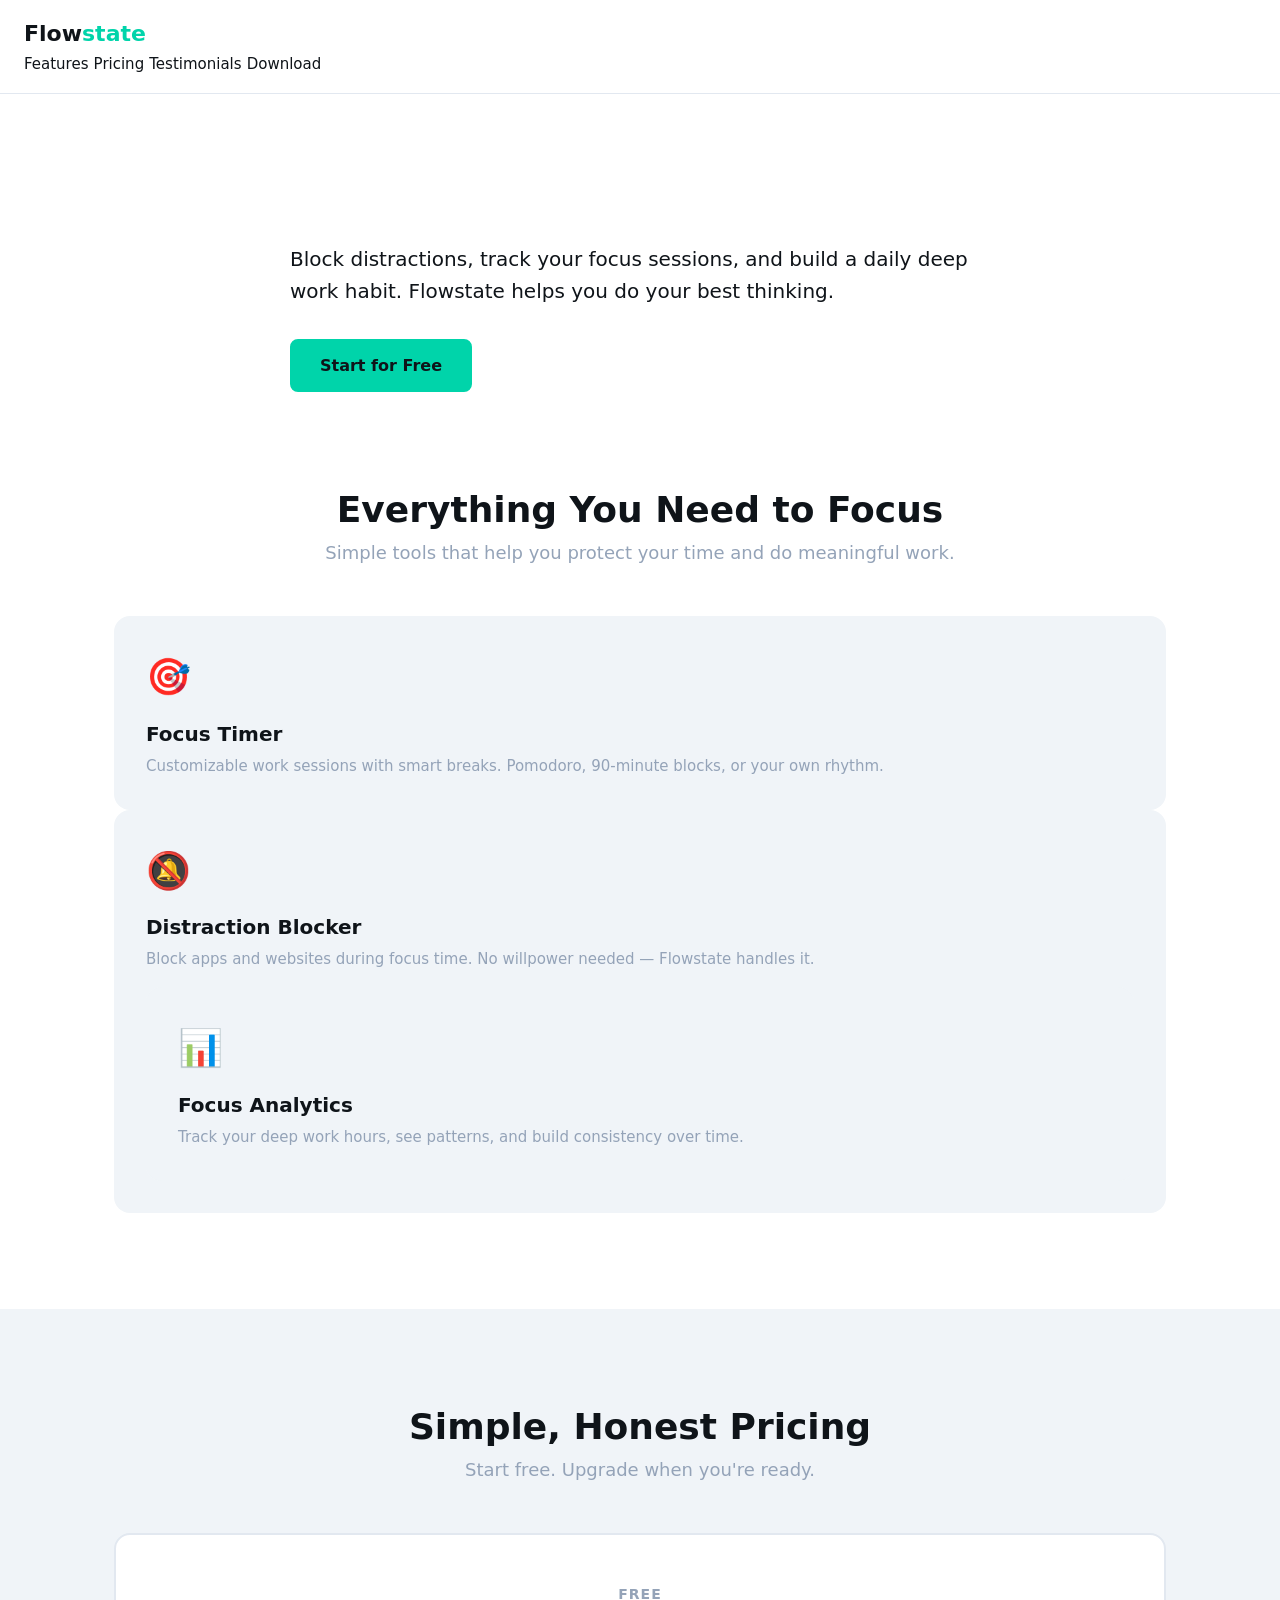
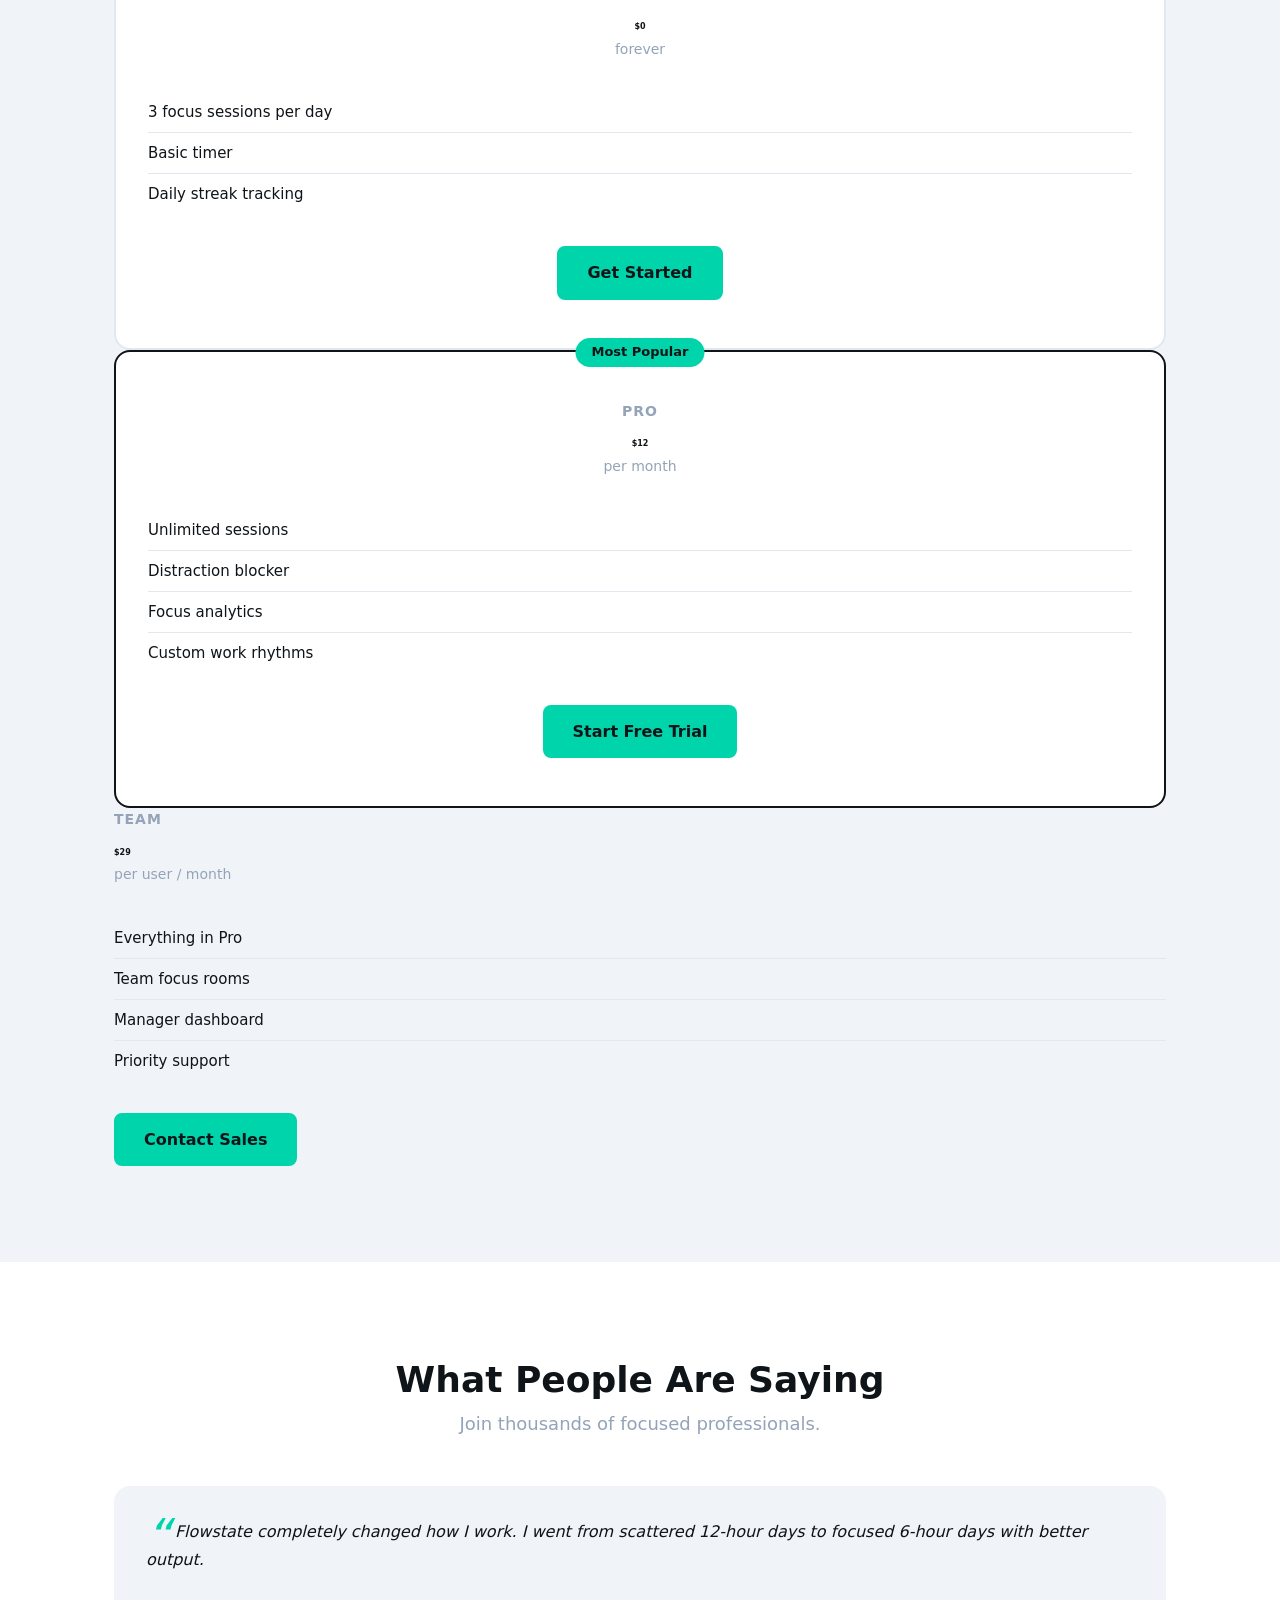
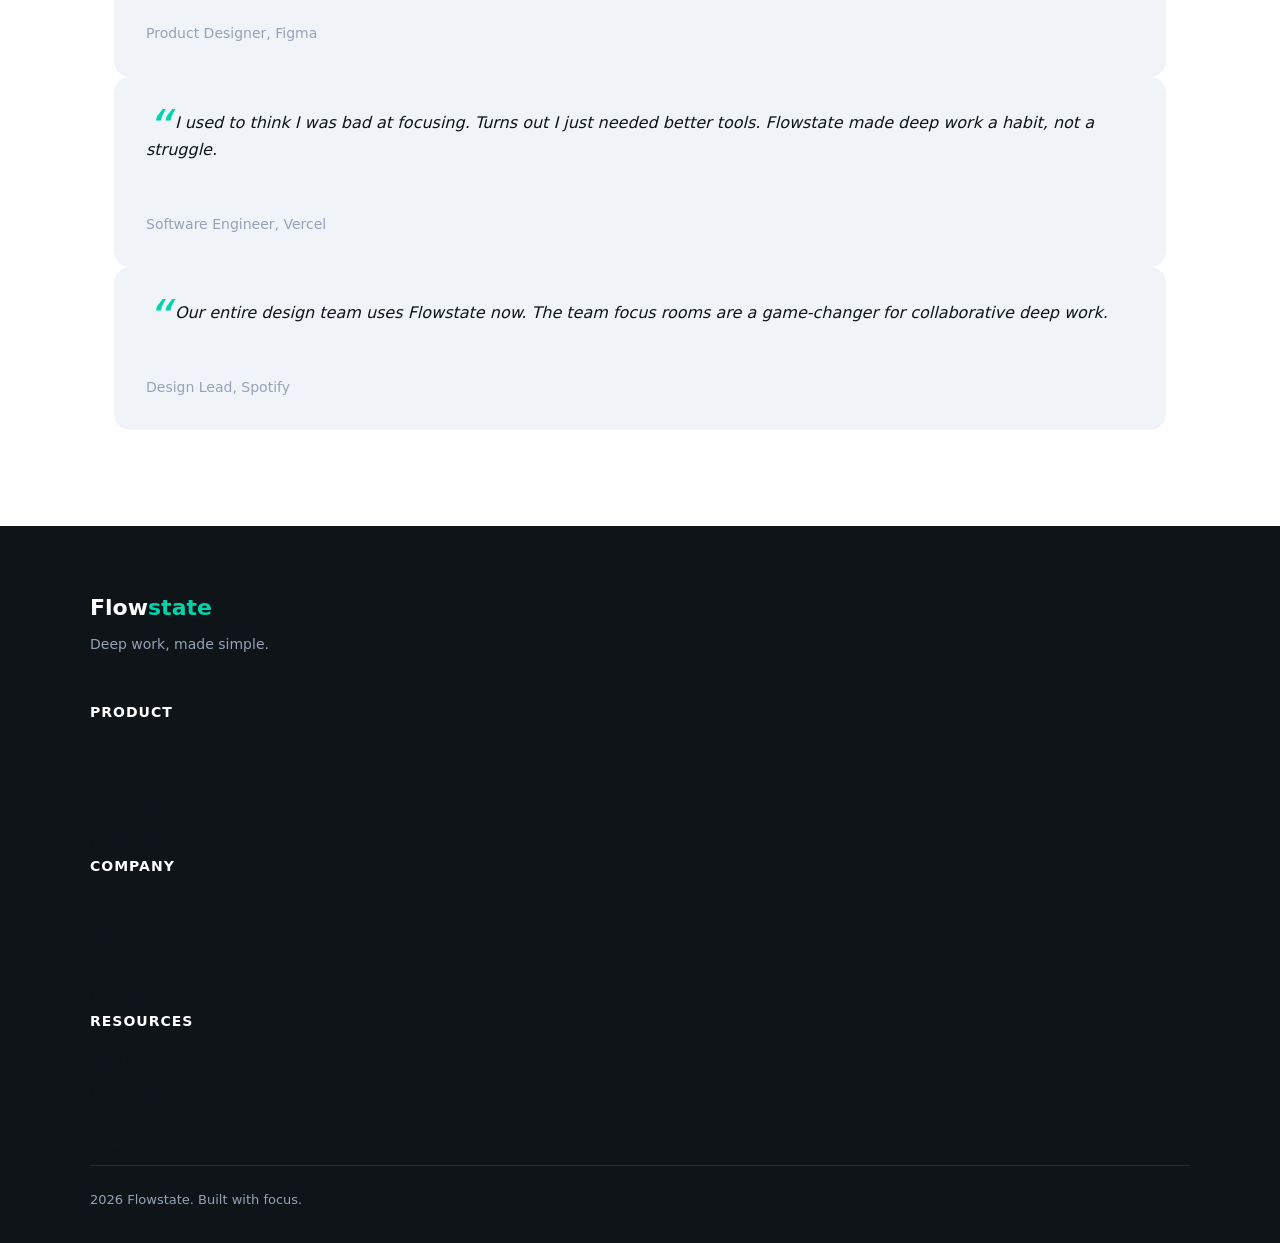
==== index.html @ a876a8ac "code reading practice" ====
<!DOCTYPE html>
<html lang="en">
<head>
  <meta charset="UTF-8">
  <meta name="viewport" content="width=device-width, initial-scale=1">
  <title>Flowstate — Deep Work, Made Simple</title>
  <link rel="stylesheet" href="css/app.css">
</head>
<body>

  <!-- ========== HEADER ==========
       Component: components/header.html
       Styles:    css/header.css
  -->
  <header class="site-header">
    <a href="#" class="site-header__logo">Flow<span>state</span></a>
    <nav class="nav-links">
      <a href="#features">Features</a>
      <a href="#pricing">Pricing</a>
      <a href="#testimonials">Testimonials</a>
      <a href="#download">Download</a>
    </nav>
  </header>

  <main>

    <!-- ========== HERO ==========
         Component: components/hero.html
         Styles:    css/hero.css
    -->
    <section class="hero-section">
      <div class="hero__content">
        <h1 class="hero__title">Deep work, made simple.</h1>
        <p class="hero__subtitle">Block distractions, track your focus sessions, and build a daily deep work habit. Flowstate helps you do your best thinking.</p>
        <div class="hero__actions">
          <a href="#download" class="button button--primary">Start for Free</a>
          <a href="#features" class="button button--secondary">See How It Works</a>
        </div>
      </div>
    </section>

    <!-- ========== FEATURES ==========
         Component: components/features.html
         Styles:    css/features.css
    -->
    <section class="features" id="features">
      <div class="container">
        <h2 class="section-title">Everything You Need to Focus</h2>
        <p class="section-subtitle">Simple tools that help you protect your time and do meaningful work.</p>
        <div class="features__grid">

          <div class="feature-card">
            <div class="feature-card__icon">🎯</div>
            <h3 class="feature-card__title">Focus Timer</h3>
            <p class="feature-card__desc">Customizable work sessions with smart breaks. Pomodoro, 90-minute blocks, or your own rhythm.</p>
          </div>

          <div class="feature-card">
            <div class="feature-card__icon">🔕</div>
            <h3 class="feature-card__title">Distraction Blocker</h3>
            <p class="feature-card__desc">Block apps and websites during focus time. No willpower needed — Flowstate handles it.</p>

          <div class="feature-card">
            <div class="feature-card__icon">📊</div>
            <h3 class="feature-card__title">Focus Analytics</h3>
            <p class="feature-card__desc">Track your deep work hours, see patterns, and build consistency over time.</p>
          </div>

        </div>
      </div>
    </section>

    <!-- ========== PRICING ==========
         Component: components/pricing.html
         Styles:    css/pricing.css
    -->
    <section class="pricing" id="pricing">
      <div class="container">
        <h2 class="section-title">Simple, Honest Pricing</h2>
        <p class="section-subtitle">Start free. Upgrade when you're ready.</p>
        <div class="pricing__grid">

          <div class="pricing-card">
            <div class="pricing-card__plan">Free</div>
            <div class="pricing-card__price">$0</div>
            <div class="pricing-card__period">forever</div>
            <ul class="pricing-card__features">
              <li>3 focus sessions per day</li>
              <li>Basic timer</li>
              <li>Daily streak tracking</li>
            </ul>
            <a href="#" class="button button--primary">Get Started</a>
          </div>

          <div class="pricing-card pricing-card--popular">
            <div class="pricing-card__plan">Pro</div>
            <div class="pricing-card__price">$12</div>
            <div class="pricing-card__period">per month</div>
            <ul class="pricing-card__features">
              <li>Unlimited sessions</li>
              <li>Distraction blocker</li>
              <li>Focus analytics</li>
              <li>Custom work rhythms</li>
            </ul>
            <a href="#" class="button button--primary">Start Free Trial</a>
          </div>

          <div class="pircing-card">
            <div class="pricing-card__plan">Team</div>
            <div class="pricing-card__price">$29</div>
            <div class="pricing-card__period">per user / month</div>
            <ul class="pricing-card__features">
              <li>Everything in Pro</li>
              <li>Team focus rooms</li>
              <li>Manager dashboard</li>
              <li>Priority support</li>
            </ul>
            <a href="#" class="button button--primary">Contact Sales</a>
          </div>

        </div>
      </div>
    </section>

    <!-- ========== TESTIMONIALS ==========
         Component: components/testimonials.html
         Styles:    css/testimonials.css
    -->
    <section class="testimonials" id="testimonials">
      <div class="container">
        <h2 class="section-title">What People Are Saying</h2>
        <p class="section-subtitle">Join thousands of focused professionals.</p>
        <div class="testimonials__grid">

          <div class="testimonial-card">
            <p class="testimonial-card__quote">Flowstate completely changed how I work. I went from scattered 12-hour days to focused 6-hour days with better output.</p>
            <div class="testimonial-card__name">Sarah Chen</div>
            <div class="testimonial-card__role">Product Designer, Figma</div>
          </div>

          <div class="testimonial-card">
            <p class="testimonial-card__quote">I used to think I was bad at focusing. Turns out I just needed better tools. Flowstate made deep work a habit, not a struggle.
            <div class="testimonial-card__name">James Okafor</div>
            <div class="testimonial-card__role">Software Engineer, Vercel</div>
          </div>

          <div class="testimonial-card">
            <p class="testimonial-card__quote">Our entire design team uses Flowstate now. The team focus rooms are a game-changer for collaborative deep work.</p>
            <div class="testimonial-card__name">Priya Sharma</div>
            <div class="testimonial-card__role">Design Lead, Spotify</div>
          </div>

        </div>
      </div>
    </section>

  </main>

  <!-- ========== FOOTER ==========
       Component: components/footer.html
       Styles:    css/footer.css
  -->
  <footer class="site-footer">
    <div class="footer__inner">
      <div class="footer__top">
        <div class="footer__logo">Flow<span>state</span></div>
        <p class="footer__tagline">Deep work, made simple.</p>
      </div>

      <div class="footer__columns">
        <div class="footer__column">
          <h4>Product</h4>
          <a href="#">Features</a>
          <a href="#">Pricing</a>
          <a href="#">Download</a>
          <a href="#">Changelog</a>
        </div>
        <div class="footer__column">
          <h4>Company</h4>
          <a href="#">About</a>
          <a href="#">Blog</a>
          <a href="#">Careers</a>
          <a href="#">Contact</a>
        </div>
        <div class="footer__column">
          <h4>Resources</h4>
          <a href="#">Help Center</a>
          <a href="#">Community</a>
          <a href="#">Privacy</a>
          <a href="#">Terms</a>
        </div>
      </div>

      <div class="footer__bottom">
        <p class="footer__copyright">2026 Flowstate. Built with focus.</p>
      </div>
    </div>
  </footer>

</body>
</html>
---- css/app.css ----
/* DO NOT EDIT THIS FILE */
@import "base.css";
@import "header.css";
@import "hero.css";
@import "features.css";
@import "pricing.css";
@import "testimonials.css";
@import "footer.css";
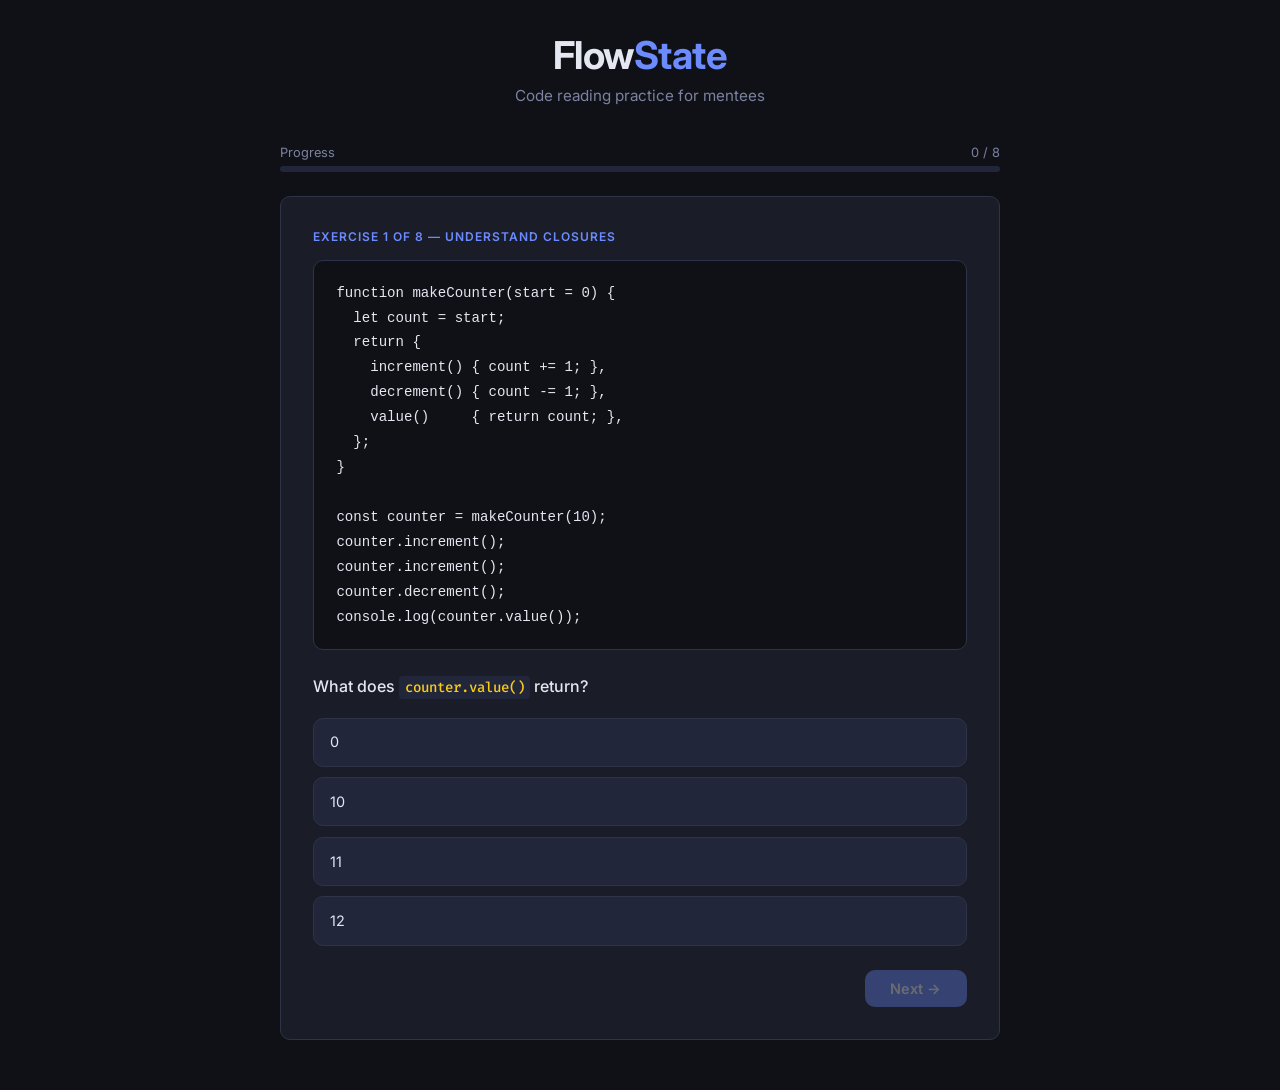
==== commit 471c77e0: "Add code reading practice web app for mentees Co-authored-by: mo-amama <49604173+mo-amama@users.nore" ====
--- a/index.html
+++ b/index.html
@@ -1,201 +1,63 @@
 <!DOCTYPE html>
 <html lang="en">
 <head>
-  <meta charset="UTF-8">
-  <meta name="viewport" content="width=device-width, initial-scale=1">
-  <title>Flowstate — Deep Work, Made Simple</title>
-  <link rel="stylesheet" href="css/app.css">
+  <meta charset="UTF-8" />
+  <meta name="viewport" content="width=device-width, initial-scale=1.0" />
+  <title>FlowState — Code Reading Practice</title>
+  <link rel="preconnect" href="https://fonts.googleapis.com" />
+  <link
+    rel="stylesheet"
+    href="https://fonts.googleapis.com/css2?family=Fira+Code:wght@400;500&family=Inter:wght@400;500;600;700&display=swap"
+  />
+  <link rel="stylesheet" href="style.css" />
 </head>
 <body>
 
-  <!-- ========== HEADER ==========
-       Component: components/header.html
-       Styles:    css/header.css
-  -->
-  <header class="site-header">
-    <a href="#" class="site-header__logo">Flow<span>state</span></a>
-    <nav class="nav-links">
-      <a href="#features">Features</a>
-      <a href="#pricing">Pricing</a>
-      <a href="#testimonials">Testimonials</a>
-      <a href="#download">Download</a>
-    </nav>
+  <header>
+    <h1>Flow<span>State</span></h1>
+    <p>Code reading practice for mentees</p>
   </header>
 
-  <main>
+  <!-- Progress -->
+  <div id="progress-area">
+    <div id="progress-label">
+      <span>Progress</span>
+      <span id="progress-text">0 / 0</span>
+    </div>
+    <div id="progress-track">
+      <div id="progress-fill" style="width: 0%"></div>
+    </div>
+  </div>
 
-    <!-- ========== HERO ==========
-         Component: components/hero.html
-         Styles:    css/hero.css
-    -->
-    <section class="hero-section">
-      <div class="hero__content">
-        <h1 class="hero__title">Deep work, made simple.</h1>
-        <p class="hero__subtitle">Block distractions, track your focus sessions, and build a daily deep work habit. Flowstate helps you do your best thinking.</p>
-        <div class="hero__actions">
-          <a href="#download" class="button button--primary">Start for Free</a>
-          <a href="#features" class="button button--secondary">See How It Works</a>
-        </div>
-      </div>
-    </section>
+  <!-- Exercise card -->
+  <div id="card">
+    <p class="exercise-title" id="exercise-title"></p>
 
-    <!-- ========== FEATURES ==========
-         Component: components/features.html
-         Styles:    css/features.css
-    -->
-    <section class="features" id="features">
-      <div class="container">
-        <h2 class="section-title">Everything You Need to Focus</h2>
-        <p class="section-subtitle">Simple tools that help you protect your time and do meaningful work.</p>
-        <div class="features__grid">
+    <div class="code-block">
+      <pre><code id="code-content"></code></pre>
+    </div>
 
-          <div class="feature-card">
-            <div class="feature-card__icon">🎯</div>
-            <h3 class="feature-card__title">Focus Timer</h3>
-            <p class="feature-card__desc">Customizable work sessions with smart breaks. Pomodoro, 90-minute blocks, or your own rhythm.</p>
-          </div>
+    <p class="question-text" id="question-text"></p>
 
-          <div class="feature-card">
-            <div class="feature-card__icon">🔕</div>
-            <h3 class="feature-card__title">Distraction Blocker</h3>
-            <p class="feature-card__desc">Block apps and websites during focus time. No willpower needed — Flowstate handles it.</p>
+    <div class="options" id="options"></div>
 
-          <div class="feature-card">
-            <div class="feature-card__icon">📊</div>
-            <h3 class="feature-card__title">Focus Analytics</h3>
-            <p class="feature-card__desc">Track your deep work hours, see patterns, and build consistency over time.</p>
-          </div>
+    <div id="explanation"></div>
 
-        </div>
-      </div>
-    </section>
+    <div id="nav">
+      <button class="btn-next" id="btn-next" disabled>Next →</button>
+    </div>
+  </div>
 
-    <!-- ========== PRICING ==========
-         Component: components/pricing.html
-         Styles:    css/pricing.css
-    -->
-    <section class="pricing" id="pricing">
-      <div class="container">
-        <h2 class="section-title">Simple, Honest Pricing</h2>
-        <p class="section-subtitle">Start free. Upgrade when you're ready.</p>
-        <div class="pricing__grid">
+  <!-- Results screen -->
+  <div id="results">
+    <div class="score-ring" id="score-ring">0%</div>
+    <h2 id="results-title"></h2>
+    <p class="sub" id="results-sub"></p>
+    <div class="breakdown" id="breakdown"></div>
+    <button class="btn-restart" id="btn-restart">Try again</button>
+  </div>
 
-          <div class="pricing-card">
-            <div class="pricing-card__plan">Free</div>
-            <div class="pricing-card__price">$0</div>
-            <div class="pricing-card__period">forever</div>
-            <ul class="pricing-card__features">
-              <li>3 focus sessions per day</li>
-              <li>Basic timer</li>
-              <li>Daily streak tracking</li>
-            </ul>
-            <a href="#" class="button button--primary">Get Started</a>
-          </div>
-
-          <div class="pricing-card pricing-card--popular">
-            <div class="pricing-card__plan">Pro</div>
-            <div class="pricing-card__price">$12</div>
-            <div class="pricing-card__period">per month</div>
-            <ul class="pricing-card__features">
-              <li>Unlimited sessions</li>
-              <li>Distraction blocker</li>
-              <li>Focus analytics</li>
-              <li>Custom work rhythms</li>
-            </ul>
-            <a href="#" class="button button--primary">Start Free Trial</a>
-          </div>
-
-          <div class="pircing-card">
-            <div class="pricing-card__plan">Team</div>
-            <div class="pricing-card__price">$29</div>
-            <div class="pricing-card__period">per user / month</div>
-            <ul class="pricing-card__features">
-              <li>Everything in Pro</li>
-              <li>Team focus rooms</li>
-              <li>Manager dashboard</li>
-              <li>Priority support</li>
-            </ul>
-            <a href="#" class="button button--primary">Contact Sales</a>
-          </div>
-
-        </div>
-      </div>
-    </section>
-
-    <!-- ========== TESTIMONIALS ==========
-         Component: components/testimonials.html
-         Styles:    css/testimonials.css
-    -->
-    <section class="testimonials" id="testimonials">
-      <div class="container">
-        <h2 class="section-title">What People Are Saying</h2>
-        <p class="section-subtitle">Join thousands of focused professionals.</p>
-        <div class="testimonials__grid">
-
-          <div class="testimonial-card">
-            <p class="testimonial-card__quote">Flowstate completely changed how I work. I went from scattered 12-hour days to focused 6-hour days with better output.</p>
-            <div class="testimonial-card__name">Sarah Chen</div>
-            <div class="testimonial-card__role">Product Designer, Figma</div>
-          </div>
-
-          <div class="testimonial-card">
-            <p class="testimonial-card__quote">I used to think I was bad at focusing. Turns out I just needed better tools. Flowstate made deep work a habit, not a struggle.
-            <div class="testimonial-card__name">James Okafor</div>
-            <div class="testimonial-card__role">Software Engineer, Vercel</div>
-          </div>
-
-          <div class="testimonial-card">
-            <p class="testimonial-card__quote">Our entire design team uses Flowstate now. The team focus rooms are a game-changer for collaborative deep work.</p>
-            <div class="testimonial-card__name">Priya Sharma</div>
-            <div class="testimonial-card__role">Design Lead, Spotify</div>
-          </div>
-
-        </div>
-      </div>
-    </section>
-
-  </main>
-
-  <!-- ========== FOOTER ==========
-       Component: components/footer.html
-       Styles:    css/footer.css
-  -->
-  <footer class="site-footer">
-    <div class="footer__inner">
-      <div class="footer__top">
-        <div class="footer__logo">Flow<span>state</span></div>
-        <p class="footer__tagline">Deep work, made simple.</p>
-      </div>
-
-      <div class="footer__columns">
-        <div class="footer__column">
-          <h4>Product</h4>
-          <a href="#">Features</a>
-          <a href="#">Pricing</a>
-          <a href="#">Download</a>
-          <a href="#">Changelog</a>
-        </div>
-        <div class="footer__column">
-          <h4>Company</h4>
-          <a href="#">About</a>
-          <a href="#">Blog</a>
-          <a href="#">Careers</a>
-          <a href="#">Contact</a>
-        </div>
-        <div class="footer__column">
-          <h4>Resources</h4>
-          <a href="#">Help Center</a>
-          <a href="#">Community</a>
-          <a href="#">Privacy</a>
-          <a href="#">Terms</a>
-        </div>
-      </div>
-
-      <div class="footer__bottom">
-        <p class="footer__copyright">2026 Flowstate. Built with focus.</p>
-      </div>
-    </div>
-  </footer>
-
+  <script src="exercises.js"></script>
+  <script src="app.js"></script>
 </body>
 </html>
--- a/style.css
+++ b/style.css
@@ -0,0 +1,319 @@
+/* ── Reset & base ─────────────────────────────────────────── */
+*, *::before, *::after { box-sizing: border-box; margin: 0; padding: 0; }
+
+:root {
+  --bg:          #0f1117;
+  --surface:     #1a1d27;
+  --surface2:    #22263a;
+  --border:      #2e3347;
+  --accent:      #6c8bff;
+  --accent-dim:  #3d4f99;
+  --text:        #e4e6f0;
+  --text-muted:  #7c82a0;
+  --success:     #4ade80;
+  --error:       #f87171;
+  --warning:     #facc15;
+  --radius:      10px;
+  --font-mono:   "Fira Code", "Cascadia Code", "Consolas", monospace;
+  --font-sans:   "Inter", "Segoe UI", system-ui, sans-serif;
+}
+
+html { font-size: 16px; }
+
+body {
+  background: var(--bg);
+  color: var(--text);
+  font-family: var(--font-sans);
+  min-height: 100vh;
+  display: flex;
+  flex-direction: column;
+  align-items: center;
+  padding: 2rem 1rem 4rem;
+}
+
+/* ── Header ───────────────────────────────────────────────── */
+header {
+  text-align: center;
+  margin-bottom: 2.5rem;
+}
+
+header h1 {
+  font-size: clamp(1.6rem, 4vw, 2.4rem);
+  font-weight: 700;
+  letter-spacing: -0.5px;
+}
+
+header h1 span { color: var(--accent); }
+
+header p {
+  color: var(--text-muted);
+  margin-top: 0.5rem;
+  font-size: 0.95rem;
+}
+
+/* ── Progress bar ─────────────────────────────────────────── */
+#progress-area {
+  width: 100%;
+  max-width: 720px;
+  margin-bottom: 1.5rem;
+}
+
+#progress-label {
+  display: flex;
+  justify-content: space-between;
+  font-size: 0.8rem;
+  color: var(--text-muted);
+  margin-bottom: 0.4rem;
+}
+
+#progress-track {
+  height: 6px;
+  background: var(--surface2);
+  border-radius: 999px;
+  overflow: hidden;
+}
+
+#progress-fill {
+  height: 100%;
+  background: var(--accent);
+  border-radius: 999px;
+  transition: width 0.4s ease;
+}
+
+/* ── Card ─────────────────────────────────────────────────── */
+#card {
+  background: var(--surface);
+  border: 1px solid var(--border);
+  border-radius: var(--radius);
+  padding: 2rem;
+  width: 100%;
+  max-width: 720px;
+  animation: fadeUp 0.3s ease;
+}
+
+@keyframes fadeUp {
+  from { opacity: 0; transform: translateY(12px); }
+  to   { opacity: 1; transform: translateY(0); }
+}
+
+.exercise-title {
+  font-size: 0.75rem;
+  font-weight: 600;
+  text-transform: uppercase;
+  letter-spacing: 1px;
+  color: var(--accent);
+  margin-bottom: 1rem;
+}
+
+/* ── Code block ───────────────────────────────────────────── */
+.code-block {
+  background: var(--bg);
+  border: 1px solid var(--border);
+  border-radius: var(--radius);
+  padding: 1.2rem 1.4rem;
+  margin-bottom: 1.5rem;
+  overflow-x: auto;
+}
+
+.code-block pre {
+  font-family: var(--font-mono);
+  font-size: 0.88rem;
+  line-height: 1.7;
+  color: var(--text);
+  white-space: pre;
+}
+
+/* ── Question ─────────────────────────────────────────────── */
+.question-text {
+  font-size: 1rem;
+  font-weight: 500;
+  margin-bottom: 1.2rem;
+  line-height: 1.55;
+}
+
+.question-text code {
+  font-family: var(--font-mono);
+  font-size: 0.88em;
+  background: var(--surface2);
+  padding: 0.15em 0.4em;
+  border-radius: 4px;
+  color: var(--warning);
+}
+
+/* ── Options ──────────────────────────────────────────────── */
+.options {
+  display: flex;
+  flex-direction: column;
+  gap: 0.65rem;
+  margin-bottom: 1.5rem;
+}
+
+.option-btn {
+  background: var(--surface2);
+  border: 1.5px solid var(--border);
+  border-radius: var(--radius);
+  color: var(--text);
+  cursor: pointer;
+  font-family: var(--font-sans);
+  font-size: 0.9rem;
+  line-height: 1.5;
+  padding: 0.8rem 1rem;
+  text-align: left;
+  transition: border-color 0.15s, background 0.15s;
+}
+
+.option-btn code {
+  font-family: var(--font-mono);
+  font-size: 0.85em;
+  color: var(--warning);
+}
+
+.option-btn:hover:not(:disabled) {
+  border-color: var(--accent);
+  background: var(--accent-dim);
+}
+
+.option-btn:disabled { cursor: default; }
+
+.option-btn.correct {
+  border-color: var(--success);
+  background: rgba(74, 222, 128, 0.1);
+  color: var(--success);
+}
+
+.option-btn.wrong {
+  border-color: var(--error);
+  background: rgba(248, 113, 113, 0.1);
+  color: var(--error);
+}
+
+/* ── Explanation ──────────────────────────────────────────── */
+#explanation {
+  background: var(--surface2);
+  border-left: 3px solid var(--accent);
+  border-radius: 0 var(--radius) var(--radius) 0;
+  padding: 1rem 1.2rem;
+  font-size: 0.9rem;
+  line-height: 1.6;
+  color: var(--text-muted);
+  margin-bottom: 1.5rem;
+  display: none;
+}
+
+#explanation.visible { display: block; }
+
+#explanation code {
+  font-family: var(--font-mono);
+  font-size: 0.85em;
+  background: var(--bg);
+  padding: 0.1em 0.35em;
+  border-radius: 4px;
+  color: var(--warning);
+}
+
+/* ── Navigation ───────────────────────────────────────────── */
+#nav {
+  display: flex;
+  justify-content: flex-end;
+}
+
+.btn-next {
+  background: var(--accent);
+  border: none;
+  border-radius: var(--radius);
+  color: #fff;
+  cursor: pointer;
+  font-family: var(--font-sans);
+  font-size: 0.9rem;
+  font-weight: 600;
+  padding: 0.65rem 1.6rem;
+  transition: opacity 0.15s;
+}
+
+.btn-next:disabled { opacity: 0.35; cursor: default; }
+.btn-next:not(:disabled):hover { opacity: 0.85; }
+
+/* ── Results screen ───────────────────────────────────────── */
+#results {
+  background: var(--surface);
+  border: 1px solid var(--border);
+  border-radius: var(--radius);
+  padding: 2.5rem 2rem;
+  width: 100%;
+  max-width: 720px;
+  text-align: center;
+  display: none;
+  animation: fadeUp 0.4s ease;
+}
+
+#results.visible { display: block; }
+
+#results .score-ring {
+  display: inline-flex;
+  align-items: center;
+  justify-content: center;
+  width: 110px;
+  height: 110px;
+  border-radius: 50%;
+  border: 5px solid var(--accent);
+  font-size: 2.2rem;
+  font-weight: 700;
+  color: var(--accent);
+  margin-bottom: 1.2rem;
+}
+
+#results h2 {
+  font-size: 1.5rem;
+  margin-bottom: 0.4rem;
+}
+
+#results .sub {
+  color: var(--text-muted);
+  font-size: 0.9rem;
+  margin-bottom: 1.8rem;
+}
+
+#results .breakdown {
+  display: flex;
+  flex-direction: column;
+  gap: 0.5rem;
+  text-align: left;
+  margin-bottom: 1.8rem;
+  max-height: 260px;
+  overflow-y: auto;
+}
+
+#results .breakdown-item {
+  display: flex;
+  align-items: center;
+  gap: 0.6rem;
+  font-size: 0.85rem;
+  padding: 0.4rem 0.6rem;
+  border-radius: 6px;
+  background: var(--surface2);
+}
+
+#results .breakdown-item .tick { font-size: 1rem; }
+
+.btn-restart {
+  background: transparent;
+  border: 1.5px solid var(--accent);
+  border-radius: var(--radius);
+  color: var(--accent);
+  cursor: pointer;
+  font-family: var(--font-sans);
+  font-size: 0.9rem;
+  font-weight: 600;
+  padding: 0.65rem 1.6rem;
+  transition: background 0.15s, color 0.15s;
+}
+
+.btn-restart:hover {
+  background: var(--accent);
+  color: #fff;
+}
+
+/* ── Responsive ───────────────────────────────────────────── */
+@media (max-width: 480px) {
+  #card, #results { padding: 1.4rem 1rem; }
+}
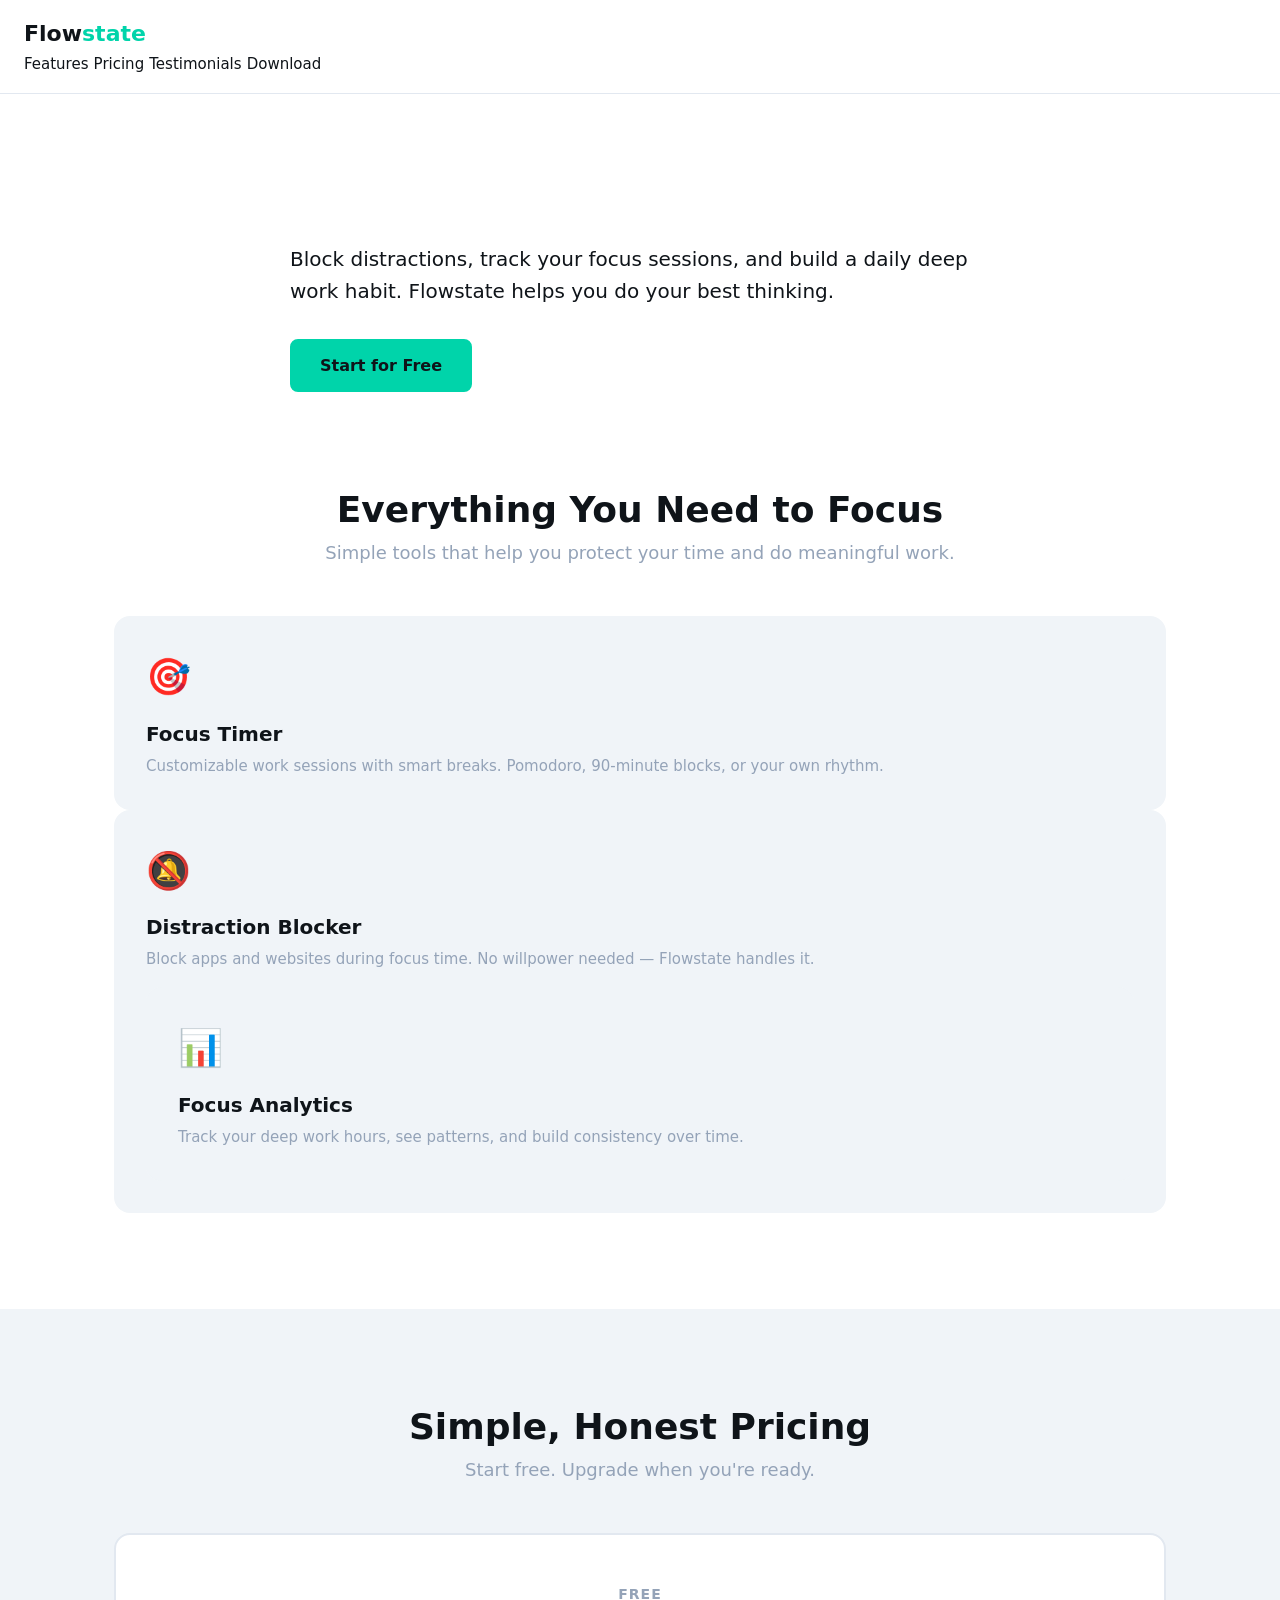
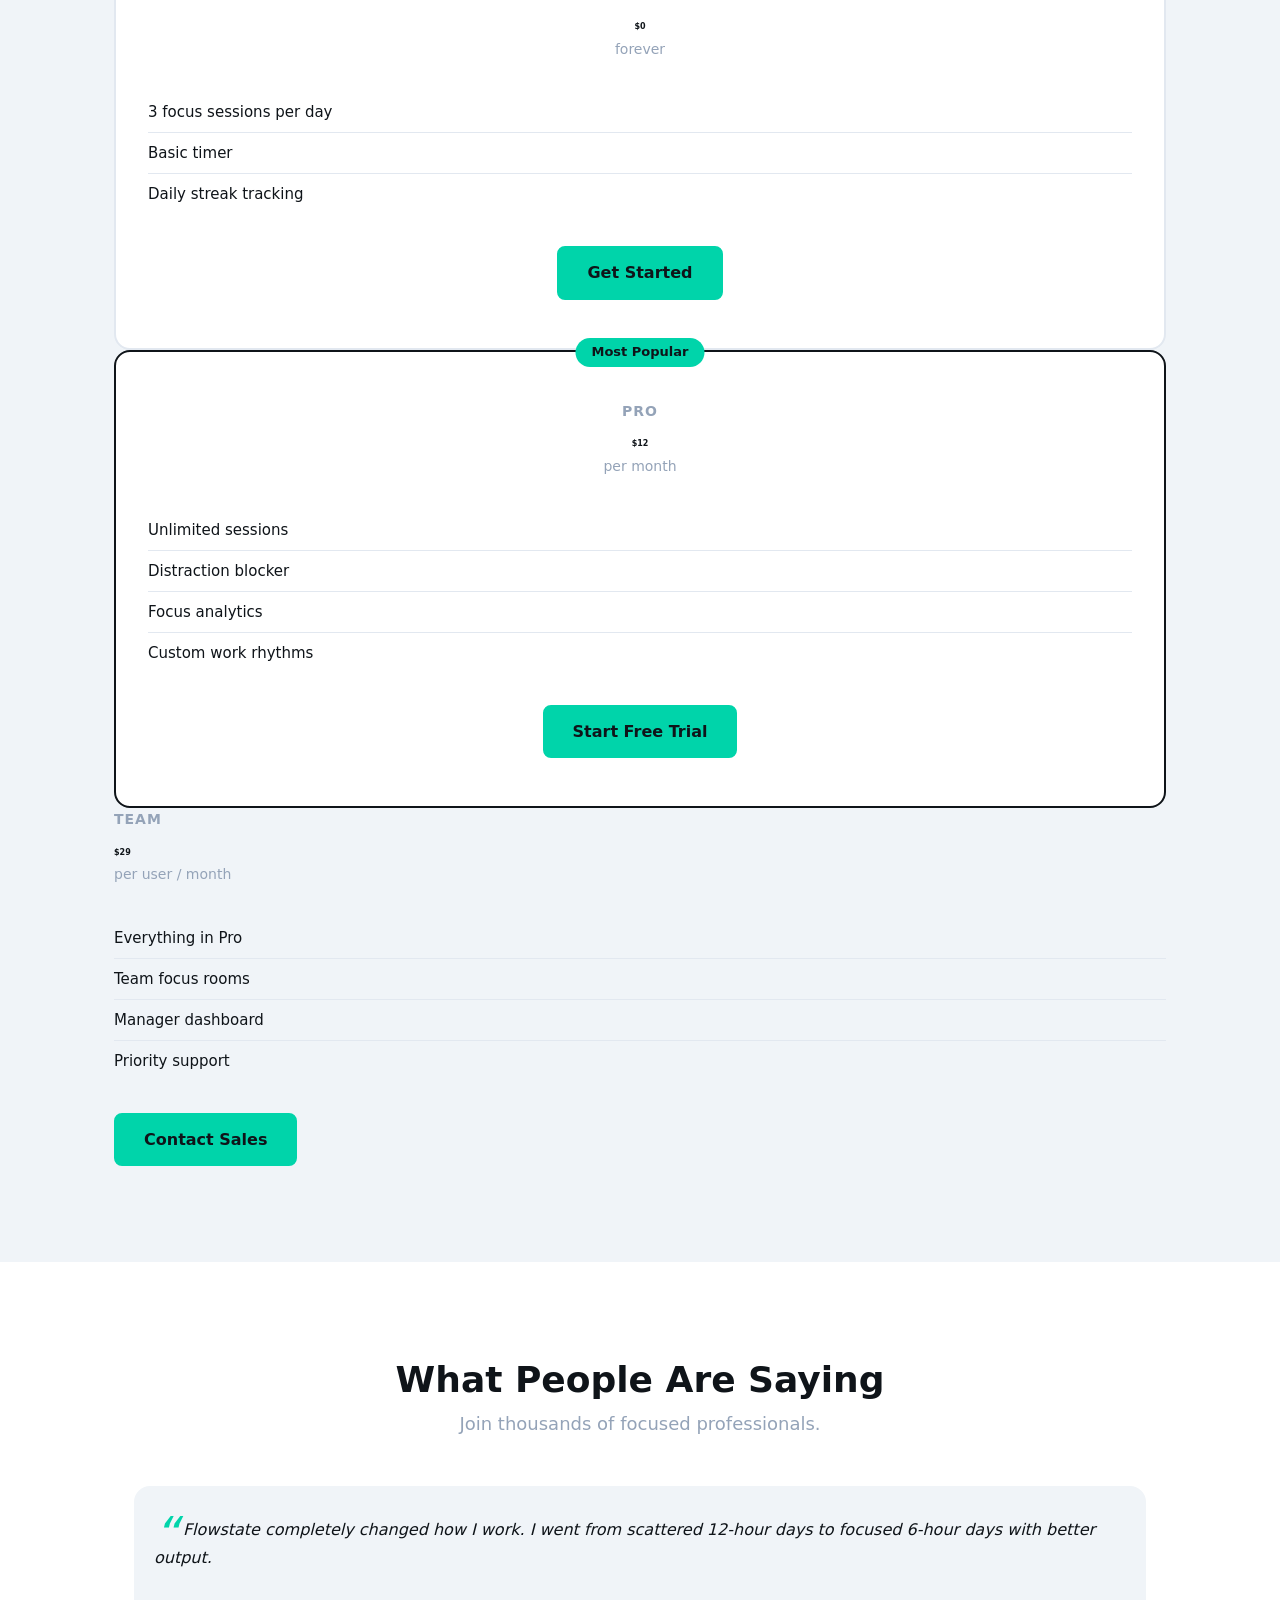
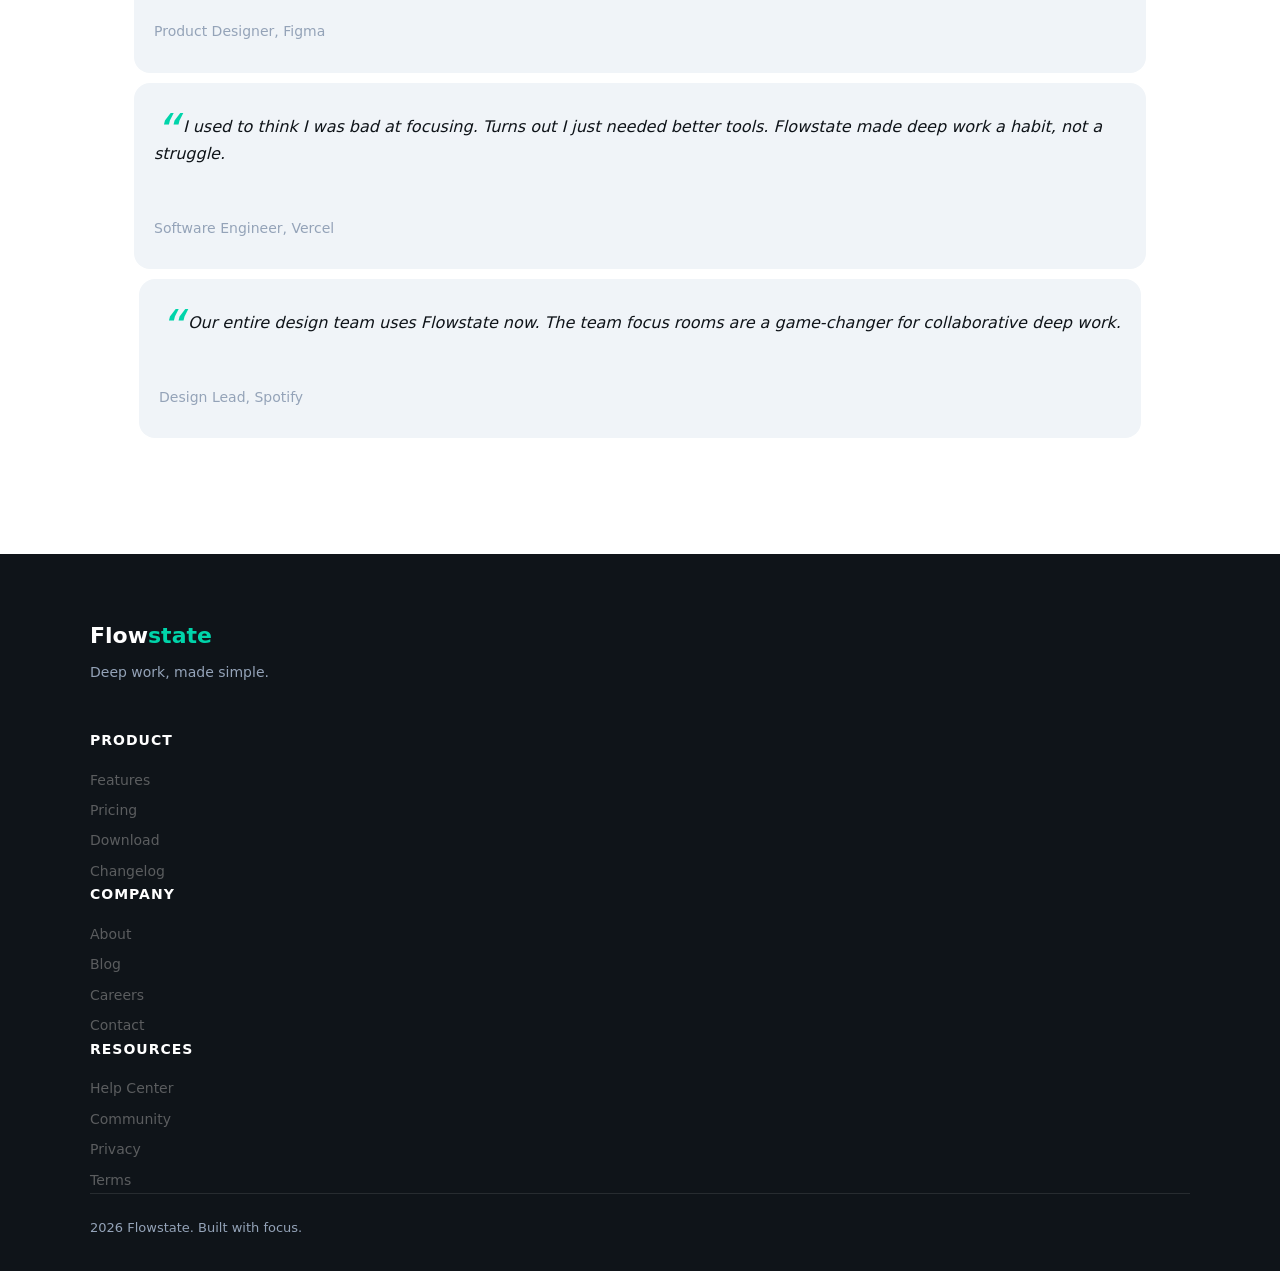
==== commit 657dfff2: "changed the colout code to #5b5d5f" ====
--- a/index.html
+++ b/index.html
@@ -1,63 +1,201 @@
 <!DOCTYPE html>
 <html lang="en">
 <head>
-  <meta charset="UTF-8" />
-  <meta name="viewport" content="width=device-width, initial-scale=1.0" />
-  <title>FlowState — Code Reading Practice</title>
-  <link rel="preconnect" href="https://fonts.googleapis.com" />
-  <link
-    rel="stylesheet"
-    href="https://fonts.googleapis.com/css2?family=Fira+Code:wght@400;500&family=Inter:wght@400;500;600;700&display=swap"
-  />
-  <link rel="stylesheet" href="style.css" />
+  <meta charset="UTF-8">
+  <meta name="viewport" content="width=device-width, initial-scale=1">
+  <title>Flowstate — Deep Work, Made Simple</title>
+  <link rel="stylesheet" href="css/app.css">
 </head>
 <body>
 
-  <header>
-    <h1>Flow<span>State</span></h1>
-    <p>Code reading practice for mentees</p>
+  <!-- ========== HEADER ==========
+       Component: components/header.html
+       Styles:    css/header.css
+  -->
+  <header class="site-header">
+    <a href="#" class="site-header__logo">Flow<span>state</span></a>
+    <nav class="nav-links">
+      <a href="#features">Features</a>
+      <a href="#pricing">Pricing</a>
+      <a href="#testimonials">Testimonials</a>
+      <a href="#download">Download</a>
+    </nav>
   </header>
 
-  <!-- Progress -->
-  <div id="progress-area">
-    <div id="progress-label">
-      <span>Progress</span>
-      <span id="progress-text">0 / 0</span>
+  <main>
+
+    <!-- ========== HERO ==========
+         Component: components/hero.html
+         Styles:    css/hero.css
+    -->
+    <section class="hero-section">
+      <div class="hero__content">
+        <h1 class="hero__title">Deep work, made simple.</h1>
+        <p class="hero__subtitle">Block distractions, track your focus sessions, and build a daily deep work habit. Flowstate helps you do your best thinking.</p>
+        <div class="hero__actions">
+          <a href="#download" class="button button--primary">Start for Free</a>
+          <a href="#features" class="button button--secondary">See How It Works</a>
+        </div>
+      </div>
+    </section>
+
+    <!-- ========== FEATURES ==========
+         Component: components/features.html
+         Styles:    css/features.css
+    -->
+    <section class="features" id="features">
+      <div class="container">
+        <h2 class="section-title">Everything You Need to Focus</h2>
+        <p class="section-subtitle">Simple tools that help you protect your time and do meaningful work.</p>
+        <div class="features__grid">
+
+          <div class="feature-card">
+            <div class="feature-card__icon">🎯</div>
+            <h3 class="feature-card__title">Focus Timer</h3>
+            <p class="feature-card__desc">Customizable work sessions with smart breaks. Pomodoro, 90-minute blocks, or your own rhythm.</p>
+          </div>
+
+          <div class="feature-card">
+            <div class="feature-card__icon">🔕</div>
+            <h3 class="feature-card__title">Distraction Blocker</h3>
+            <p class="feature-card__desc">Block apps and websites during focus time. No willpower needed — Flowstate handles it.</p>
+
+          <div class="feature-card">
+            <div class="feature-card__icon">📊</div>
+            <h3 class="feature-card__title">Focus Analytics</h3>
+            <p class="feature-card__desc">Track your deep work hours, see patterns, and build consistency over time.</p>
+          </div>
+
+        </div>
+      </div>
+    </section>
+
+    <!-- ========== PRICING ==========
+         Component: components/pricing.html
+         Styles:    css/pricing.css
+    -->
+    <section class="pricing" id="pricing">
+      <div class="container">
+        <h2 class="section-title">Simple, Honest Pricing</h2>
+        <p class="section-subtitle">Start free. Upgrade when you're ready.</p>
+        <div class="pricing__grid">
+
+          <div class="pricing-card">
+            <div class="pricing-card__plan">Free</div>
+            <div class="pricing-card__price">$0</div>
+            <div class="pricing-card__period">forever</div>
+            <ul class="pricing-card__features">
+              <li>3 focus sessions per day</li>
+              <li>Basic timer</li>
+              <li>Daily streak tracking</li>
+            </ul>
+            <a href="#" class="button button--primary">Get Started</a>
+          </div>
+
+          <div class="pricing-card pricing-card--popular">
+            <div class="pricing-card__plan">Pro</div>
+            <div class="pricing-card__price">$12</div>
+            <div class="pricing-card__period">per month</div>
+            <ul class="pricing-card__features">
+              <li>Unlimited sessions</li>
+              <li>Distraction blocker</li>
+              <li>Focus analytics</li>
+              <li>Custom work rhythms</li>
+            </ul>
+            <a href="#" class="button button--primary">Start Free Trial</a>
+          </div>
+
+          <div class="pircing-card">
+            <div class="pricing-card__plan">Team</div>
+            <div class="pricing-card__price">$29</div>
+            <div class="pricing-card__period">per user / month</div>
+            <ul class="pricing-card__features">
+              <li>Everything in Pro</li>
+              <li>Team focus rooms</li>
+              <li>Manager dashboard</li>
+              <li>Priority support</li>
+            </ul>
+            <a href="#" class="button button--primary">Contact Sales</a>
+          </div>
+
+        </div>
+      </div>
+    </section>
+
+    <!-- ========== TESTIMONIALS ==========
+         Component: components/testimonials.html
+         Styles:    css/testimonials.css
+    -->
+    <section class="testimonials" id="testimonials">
+      <div class="container">
+        <h2 class="section-title">What People Are Saying</h2>
+        <p class="section-subtitle">Join thousands of focused professionals.</p>
+        <div class="testimonials__grid">
+
+          <div class="testimonial-card">
+            <p class="testimonial-card__quote">Flowstate completely changed how I work. I went from scattered 12-hour days to focused 6-hour days with better output.</p>
+            <div class="testimonial-card__name">Sarah Chen</div>
+            <div class="testimonial-card__role">Product Designer, Figma</div>
+          </div>
+
+          <div class="testimonial-card">
+            <p class="testimonial-card__quote">I used to think I was bad at focusing. Turns out I just needed better tools. Flowstate made deep work a habit, not a struggle.
+            <div class="testimonial-card__name">James Okafor</div>
+            <div class="testimonial-card__role">Software Engineer, Vercel</div>
+          </div>
+
+          <div class="testimonial-card">
+            <p class="testimonial-card__quote">Our entire design team uses Flowstate now. The team focus rooms are a game-changer for collaborative deep work.</p>
+            <div class="testimonial-card__name">Priya Sharma</div>
+            <div class="testimonial-card__role">Design Lead, Spotify</div>
+          </div>
+
+        </div>
+      </div>
+    </section>
+
+  </main>
+
+  <!-- ========== FOOTER ==========
+       Component: components/footer.html
+       Styles:    css/footer.css
+  -->
+  <footer class="site-footer">
+    <div class="footer-inner">
+      <div class="footer-top">
+        <div class="footer-logo">Flow<span>state</span></div>
+        <p class="footer-tagline">Deep work, made simple.</p>
+      </div>
+
+      <div class="footer-columns">
+        <div class="footer-column">
+          <h4>Product</h4>
+          <a href="#">Features</a>
+          <a href="#">Pricing</a>
+          <a href="#">Download</a>
+          <a href="#">Changelog</a>
+        </div>
+        <div class="footer-column">
+          <h4>Company</h4>
+          <a href="#">About</a>
+          <a href="#">Blog</a>
+          <a href="#">Careers</a>
+          <a href="#">Contact</a>
+        </div>
+        <div class="footer-column">
+          <h4>Resources</h4>
+          <a href="#">Help Center</a>
+          <a href="#">Community</a>
+          <a href="#">Privacy</a>
+          <a href="#">Terms</a>
+        </div>
+      </div>
+
+      <div class="footer-bottom">
+        <p class="footer-copyright">2026 Flowstate. Built with focus.</p>
+      </div>
     </div>
-    <div id="progress-track">
-      <div id="progress-fill" style="width: 0%"></div>
-    </div>
-  </div>
-
-  <!-- Exercise card -->
-  <div id="card">
-    <p class="exercise-title" id="exercise-title"></p>
-
-    <div class="code-block">
-      <pre><code id="code-content"></code></pre>
-    </div>
-
-    <p class="question-text" id="question-text"></p>
-
-    <div class="options" id="options"></div>
-
-    <div id="explanation"></div>
-
-    <div id="nav">
-      <button class="btn-next" id="btn-next" disabled>Next →</button>
-    </div>
-  </div>
-
-  <!-- Results screen -->
-  <div id="results">
-    <div class="score-ring" id="score-ring">0%</div>
-    <h2 id="results-title"></h2>
-    <p class="sub" id="results-sub"></p>
-    <div class="breakdown" id="breakdown"></div>
-    <button class="btn-restart" id="btn-restart">Try again</button>
-  </div>
-
-  <script src="exercises.js"></script>
-  <script src="app.js"></script>
+  </footer>
+
 </body>
 </html>
--- a/css/app.css
+++ b/css/app.css
@@ -0,0 +1,8 @@
+/* DO NOT EDIT THIS FILE */
+@import "base.css";
+@import "header.css";
+@import "hero.css";
+@import "features.css";
+@import "pricing.css";
+@import "testimonials.css";
+@import "footer.css";
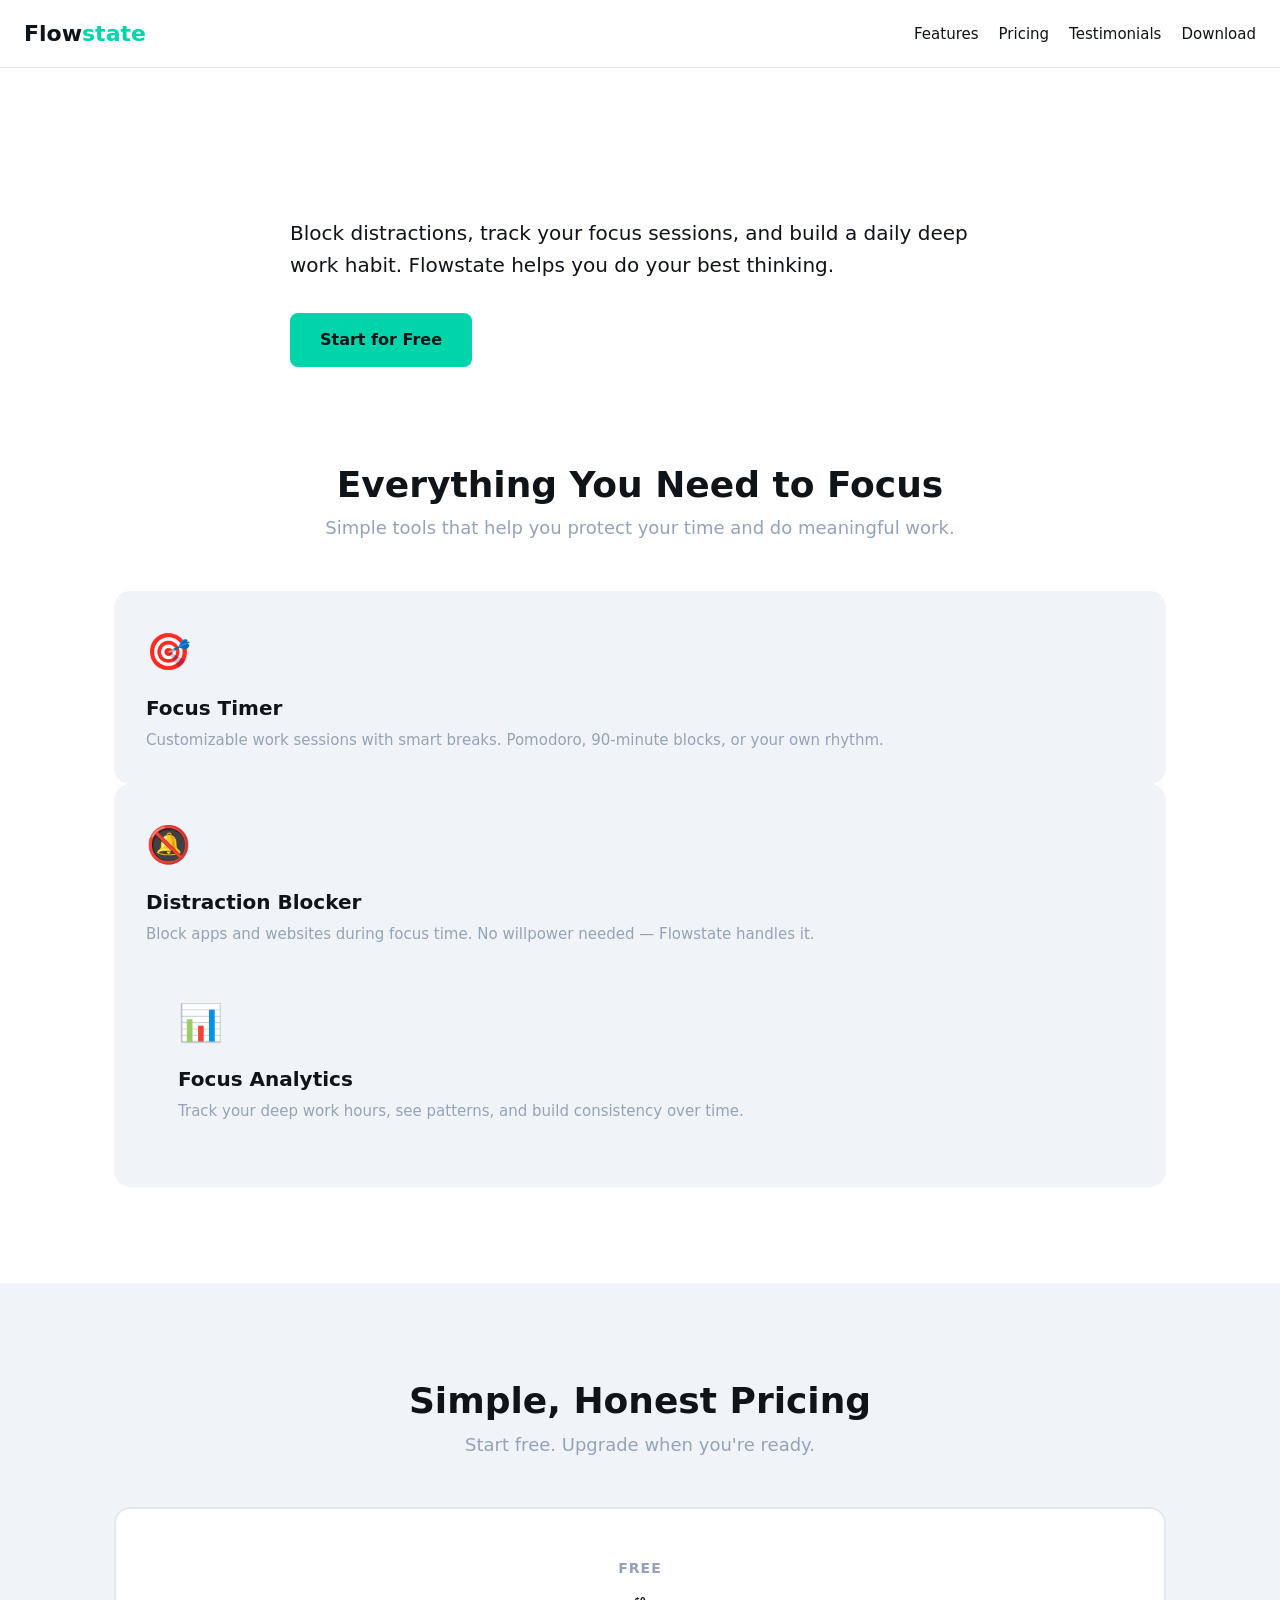
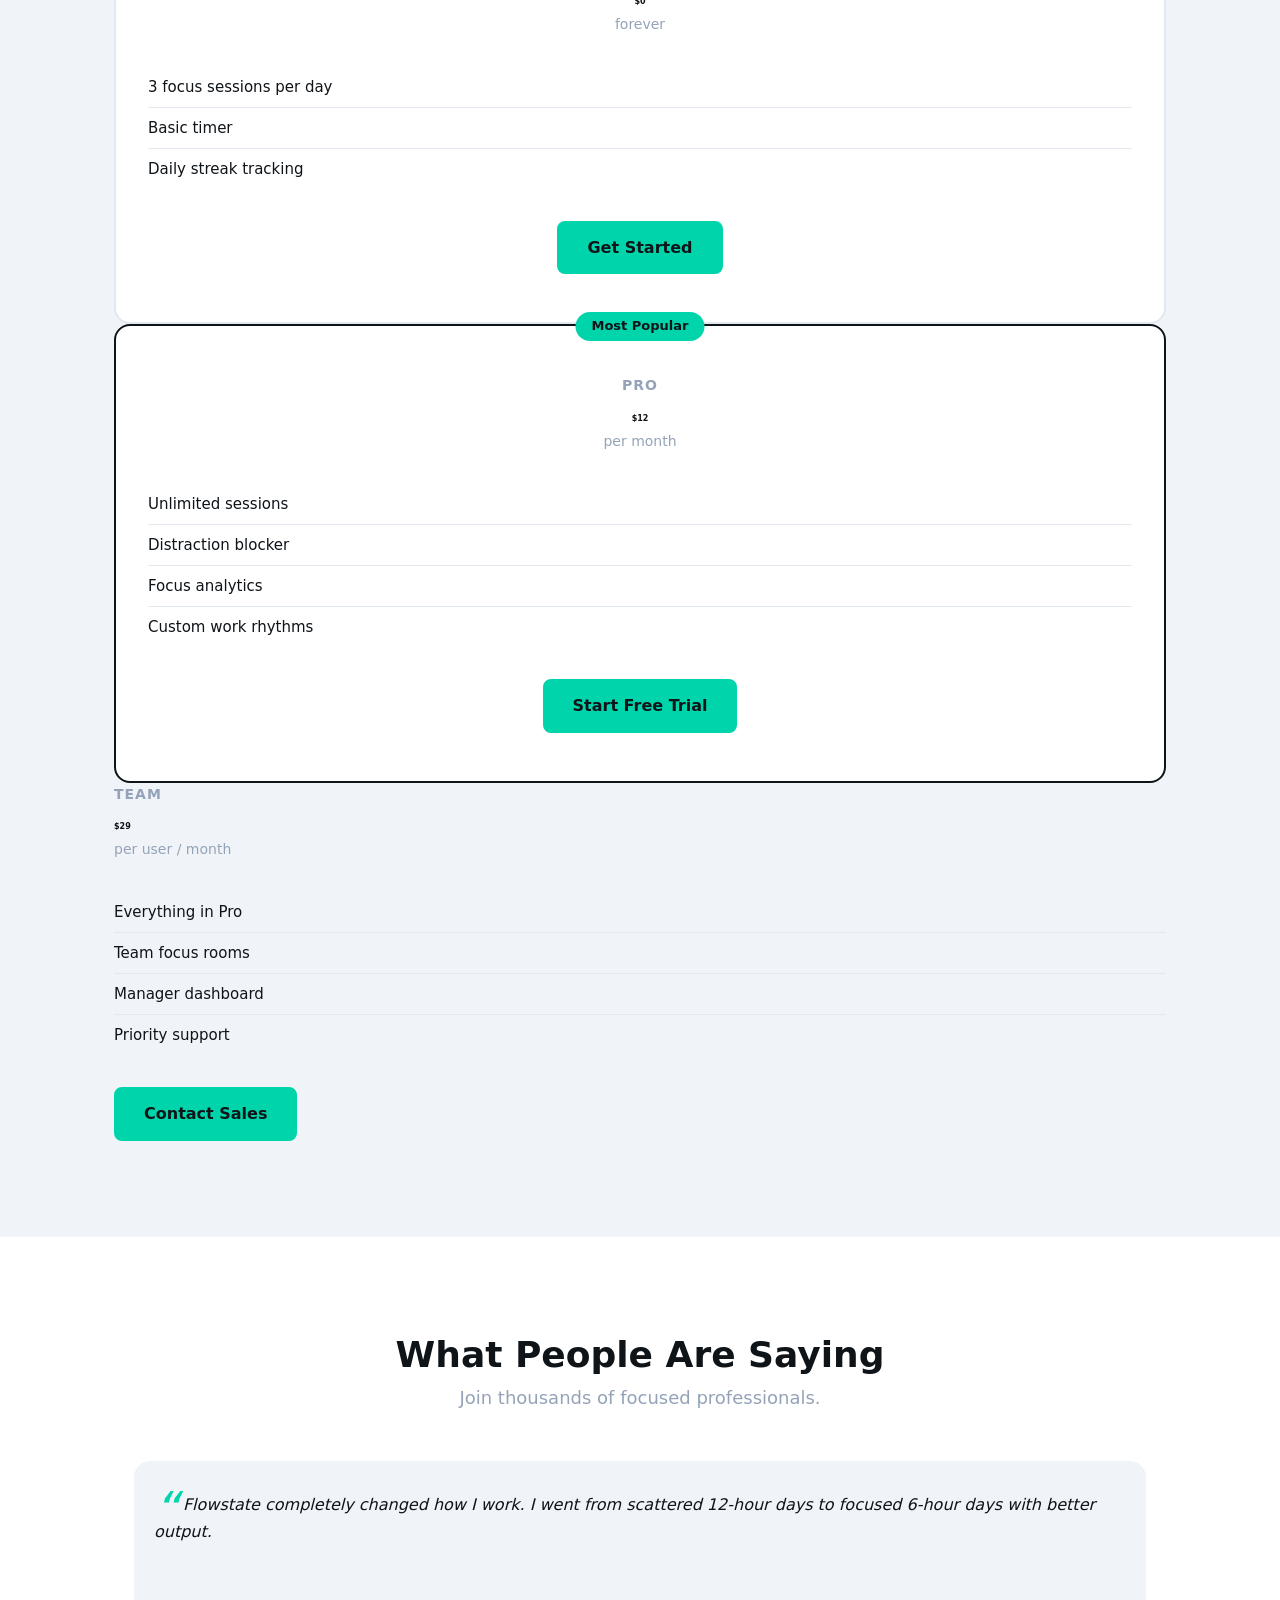
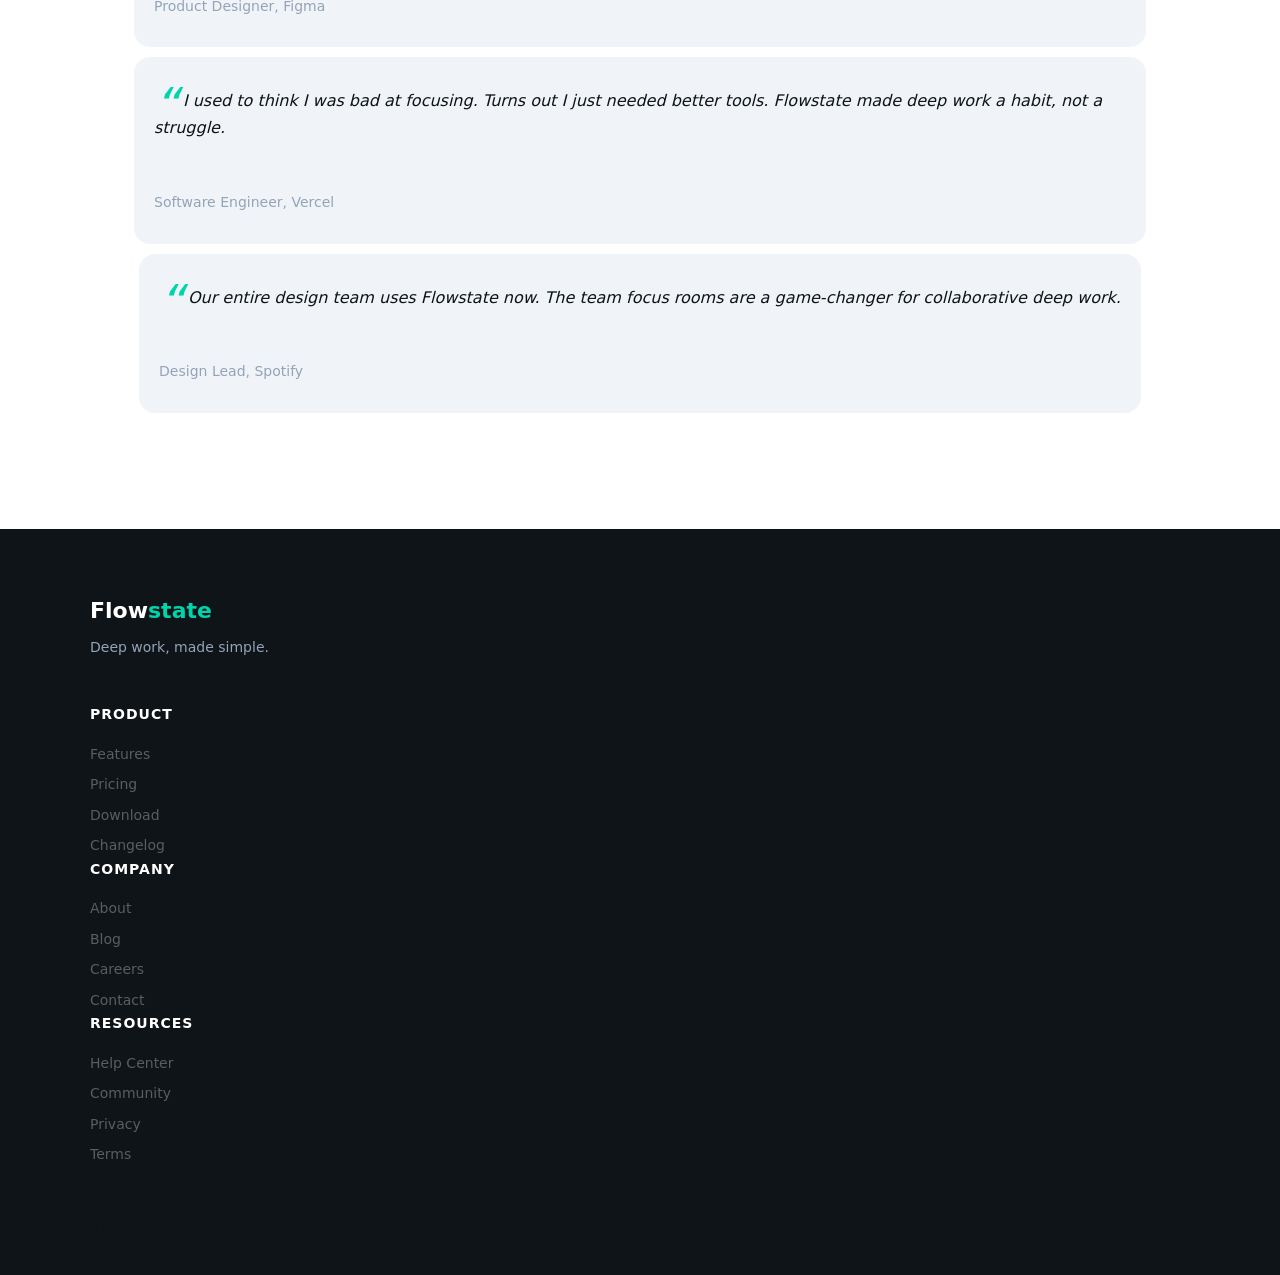
==== commit 9cb67a70: "Restored the convention" ====
--- a/index.html
+++ b/index.html
@@ -160,29 +160,29 @@
        Component: components/footer.html
        Styles:    css/footer.css
   -->
-  <footer class="site-footer">
-    <div class="footer-inner">
-      <div class="footer-top">
-        <div class="footer-logo">Flow<span>state</span></div>
-        <p class="footer-tagline">Deep work, made simple.</p>
-      </div>
-
-      <div class="footer-columns">
-        <div class="footer-column">
+  <footer class="site__footer">
+    <div class="footer__inner">
+      <div class="footer__top">
+        <div class="footer__logo">Flow<span>state</span></div>
+        <p class="footer__tagline">Deep work, made simple.</p>
+      </div>
+
+      <div class="footer__columns">
+        <div class="footer__column">
           <h4>Product</h4>
           <a href="#">Features</a>
           <a href="#">Pricing</a>
           <a href="#">Download</a>
           <a href="#">Changelog</a>
         </div>
-        <div class="footer-column">
+        <div class="footer__column">
           <h4>Company</h4>
           <a href="#">About</a>
           <a href="#">Blog</a>
           <a href="#">Careers</a>
           <a href="#">Contact</a>
         </div>
-        <div class="footer-column">
+        <div class="footer__column">
           <h4>Resources</h4>
           <a href="#">Help Center</a>
           <a href="#">Community</a>
@@ -191,8 +191,8 @@
         </div>
       </div>
 
-      <div class="footer-bottom">
-        <p class="footer-copyright">2026 Flowstate. Built with focus.</p>
+      <div class="footer__bottom">
+        <p class="footer__copyright">2026 Flowstate. Built with focus.</p>
       </div>
     </div>
   </footer>
